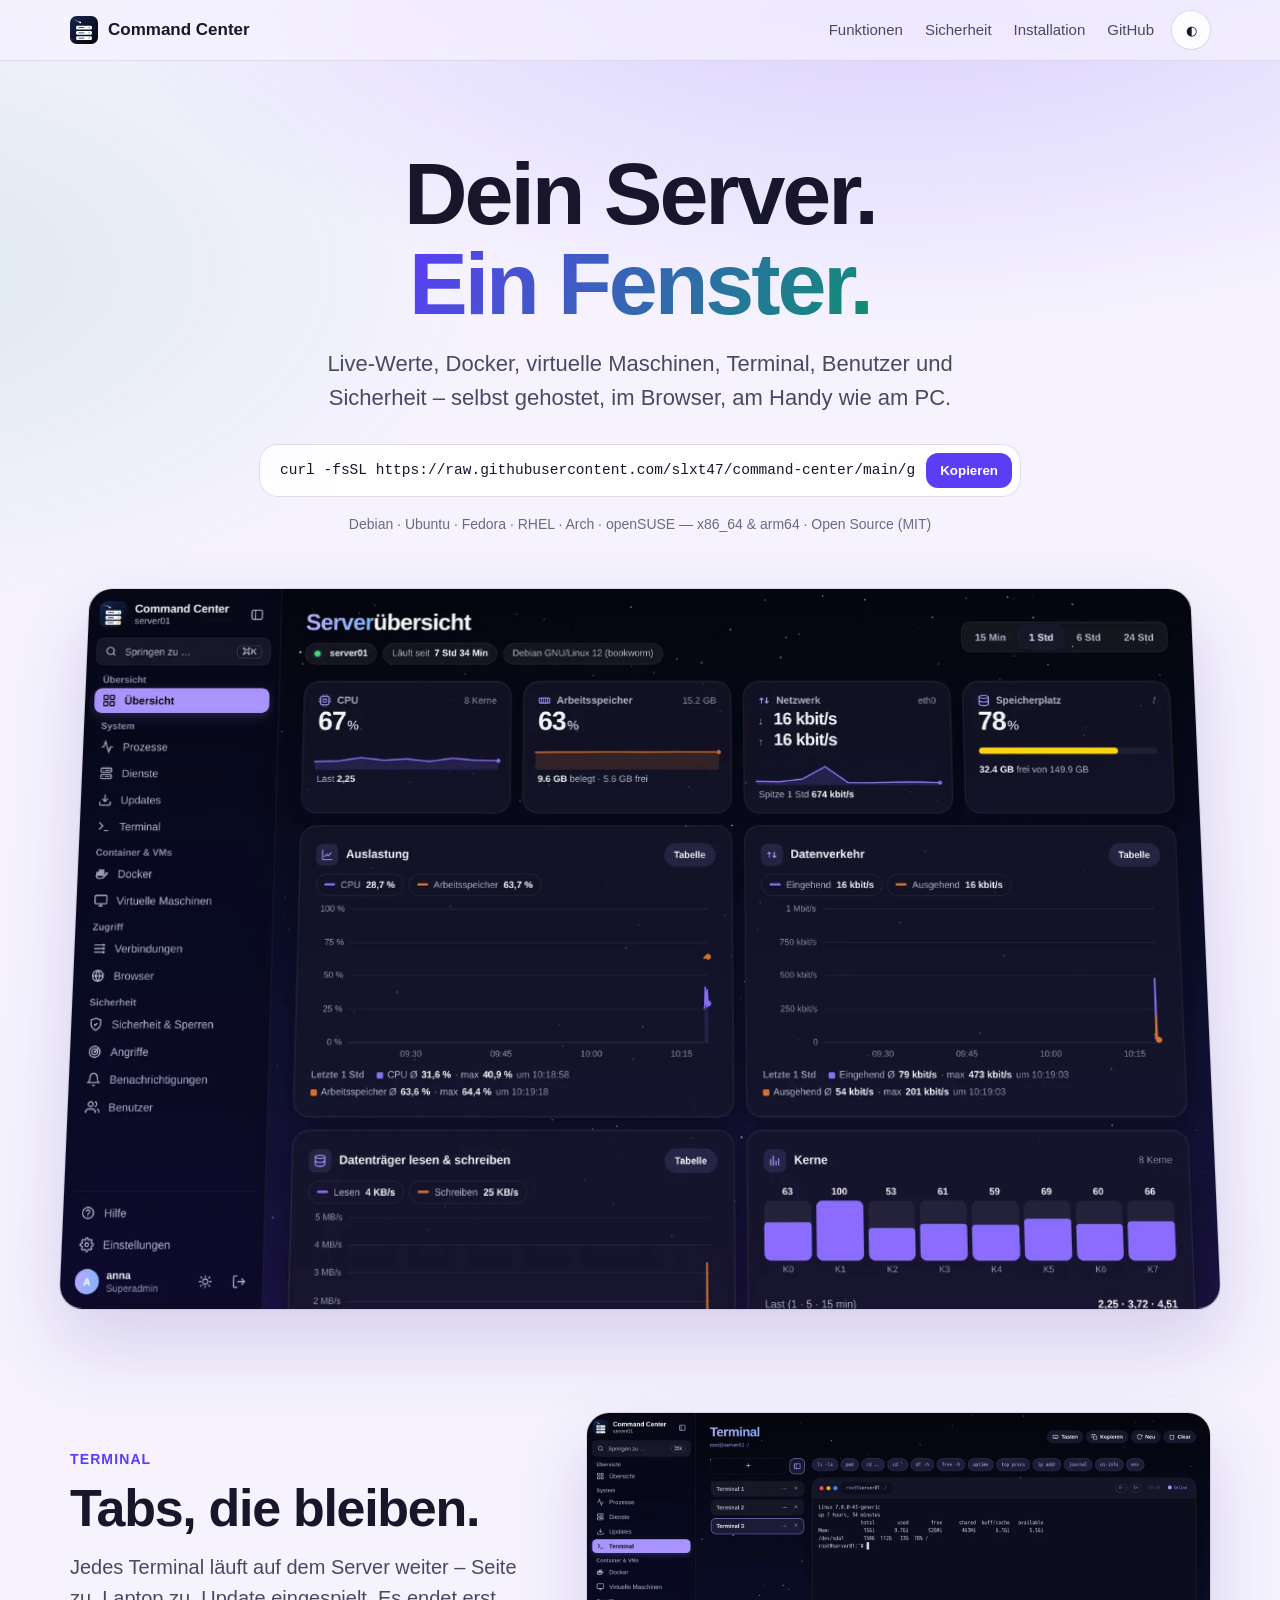
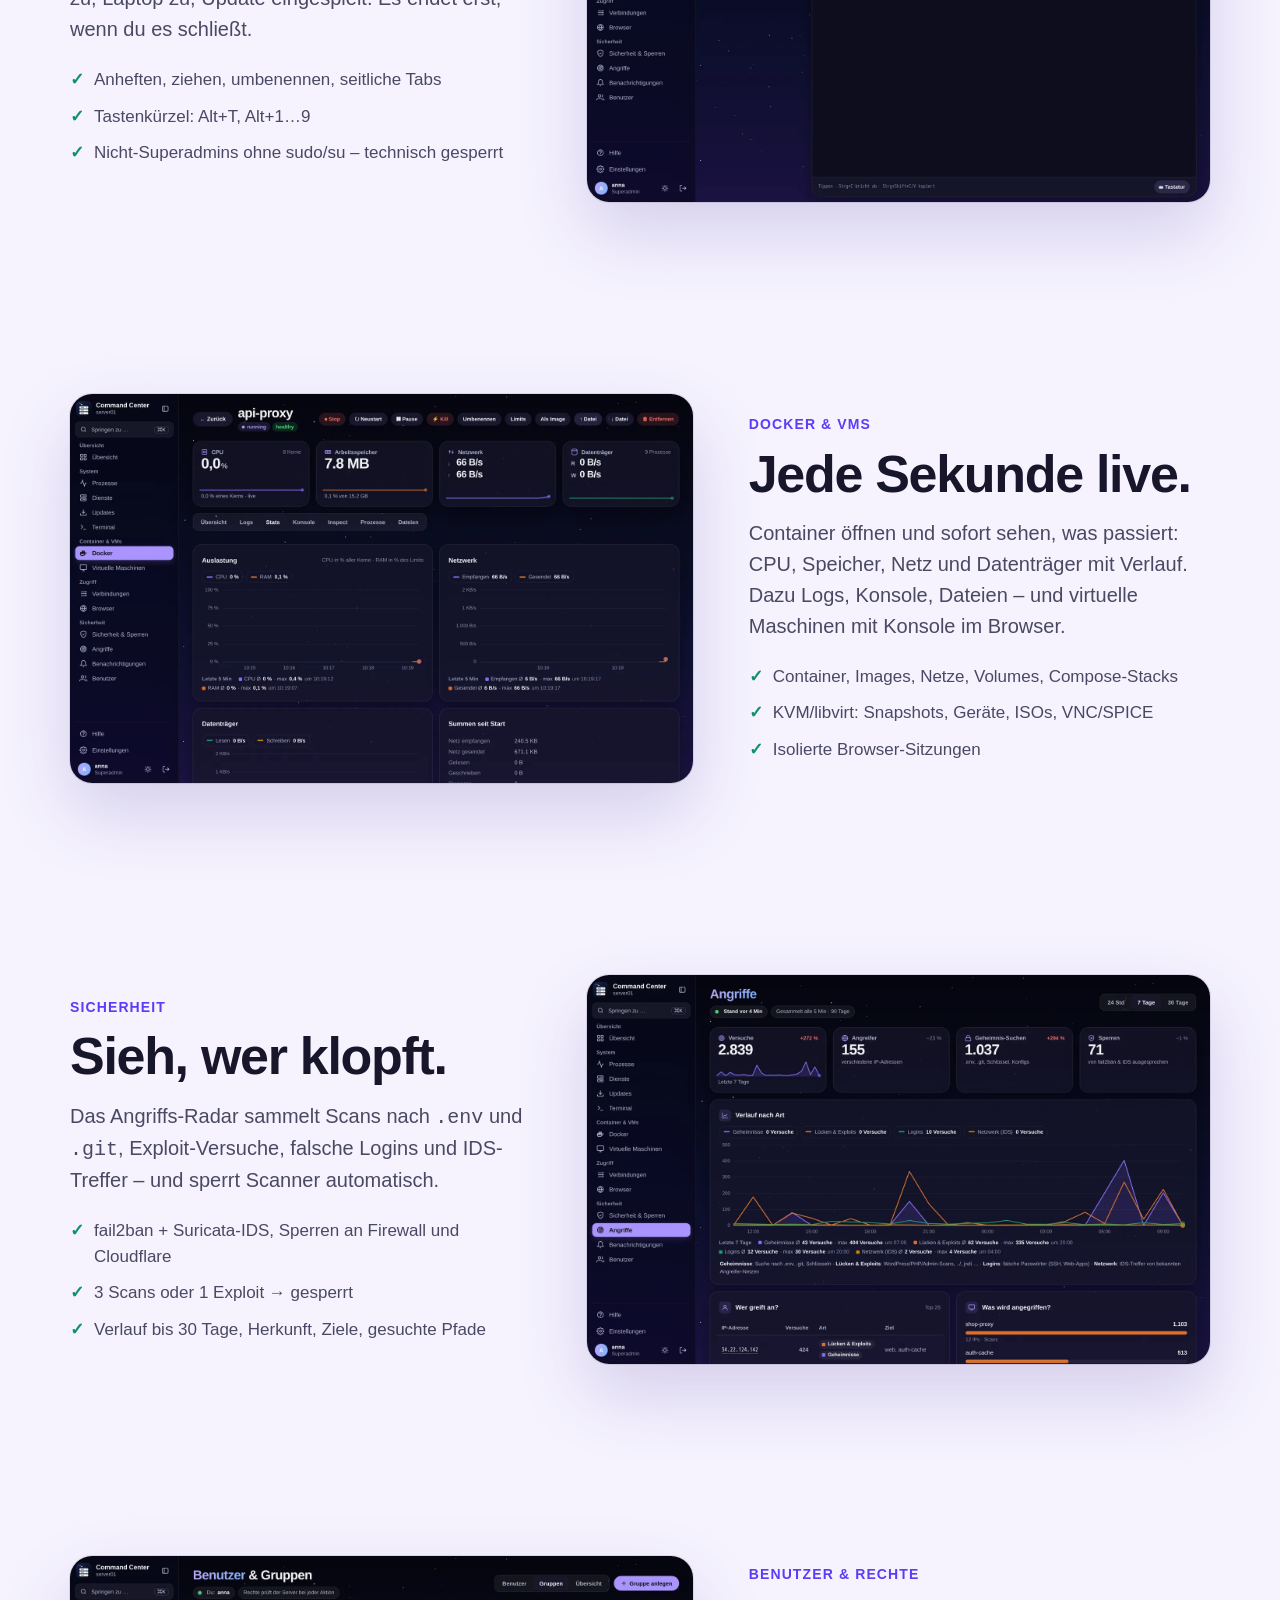
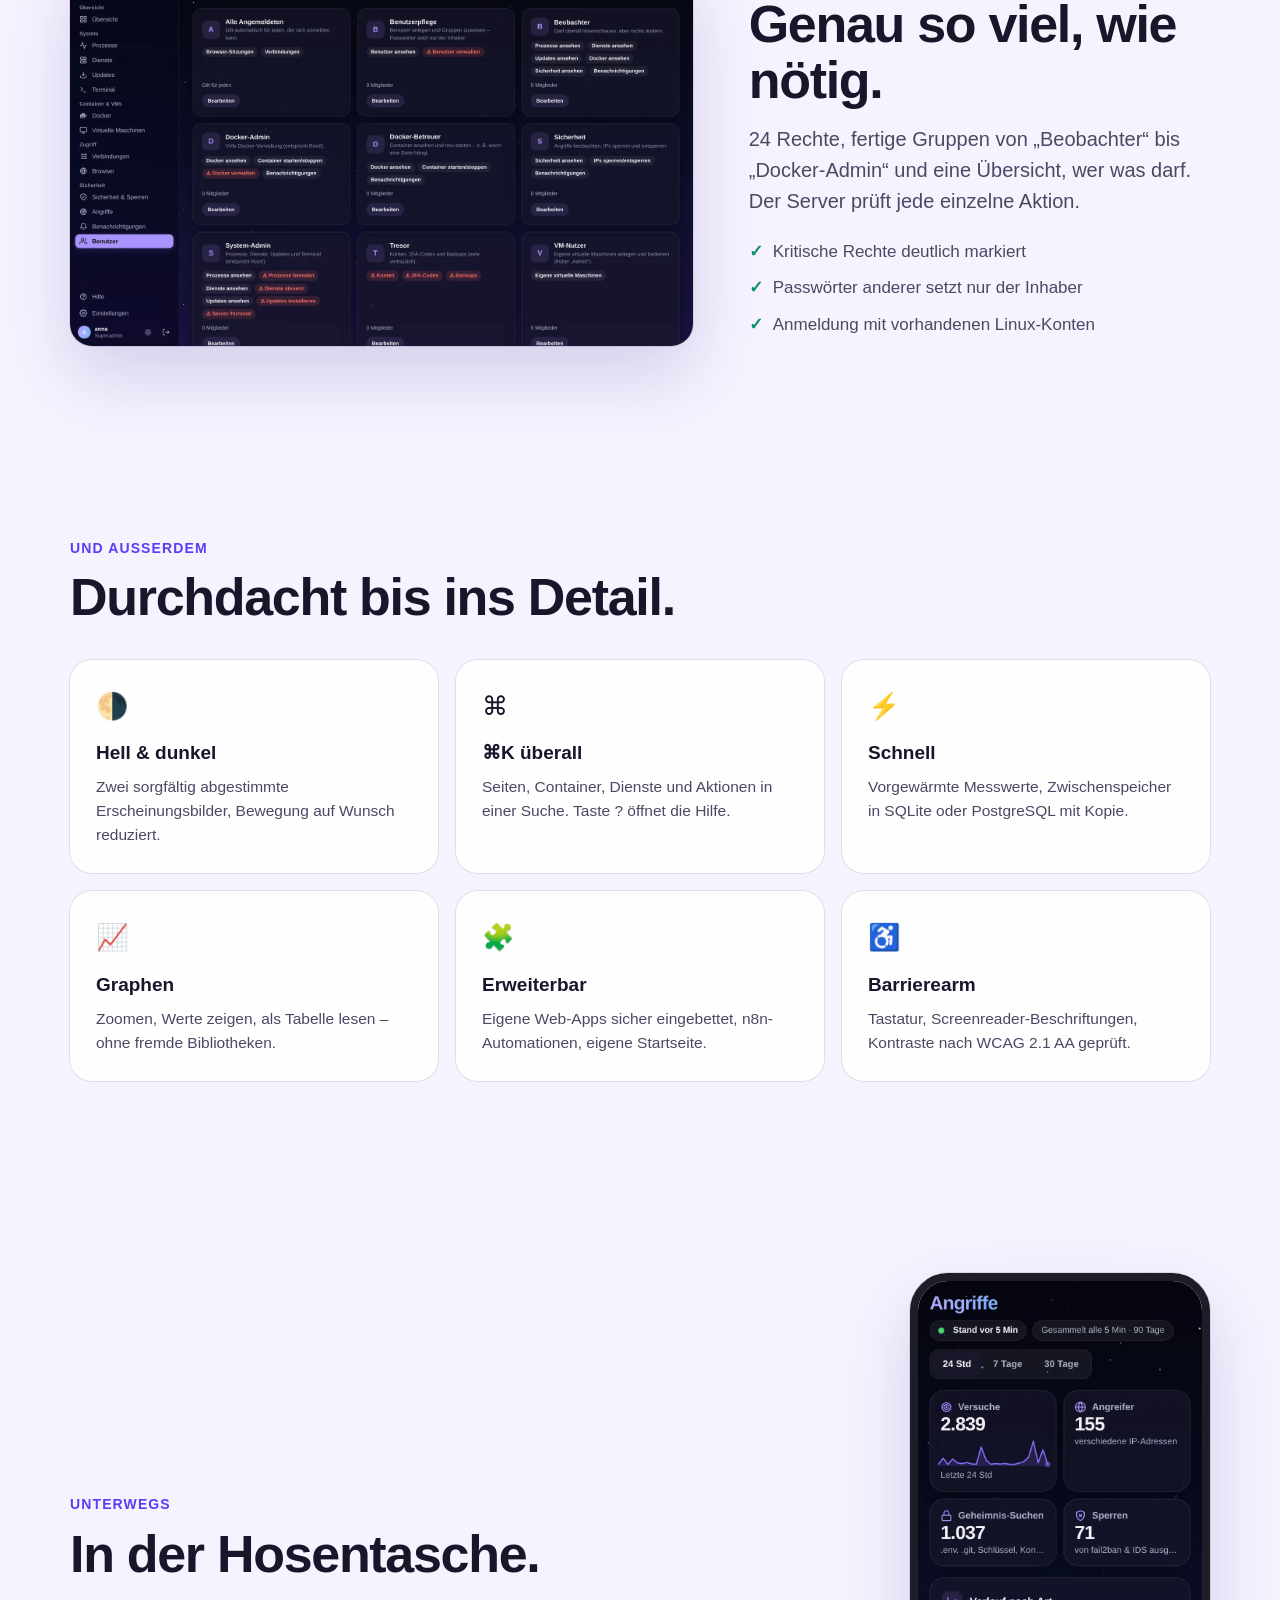
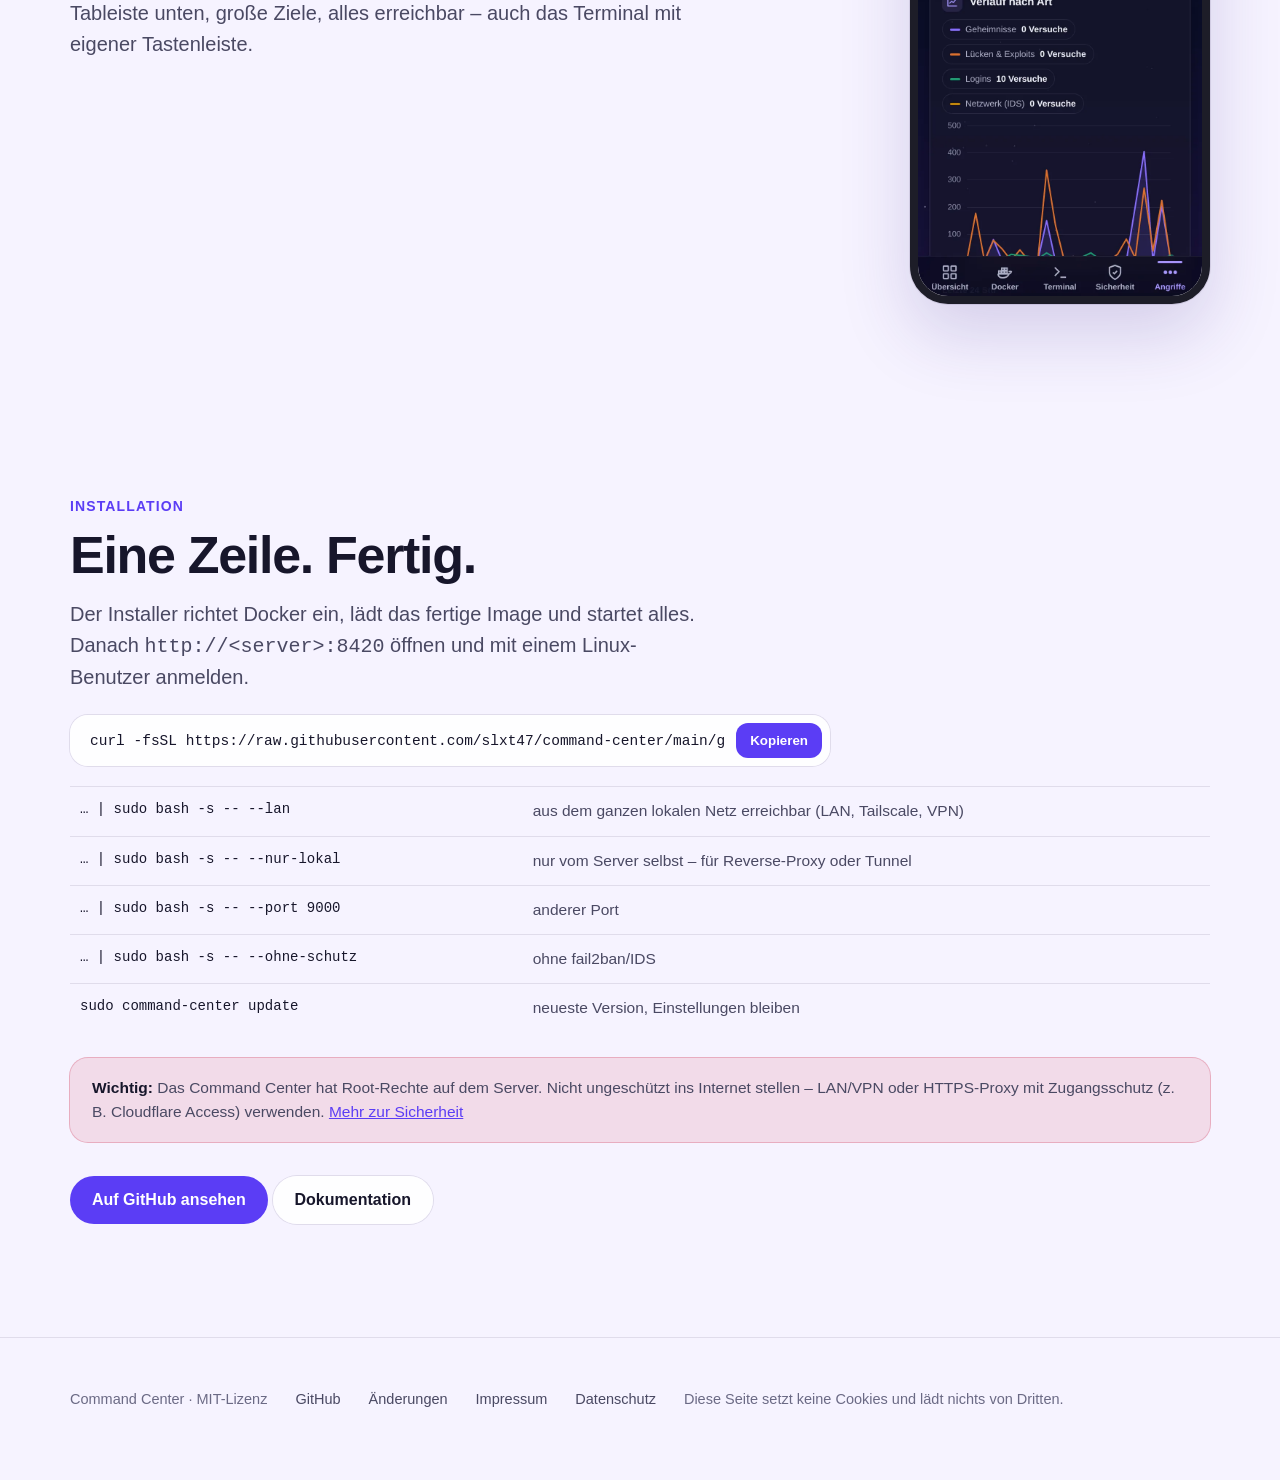
==== site/index.html @ 1fca6fb7 "Command Center 3.13.0 – erste öffentliche Version" ====
<!doctype html>
<html lang="de">
<head>
<meta charset="utf-8">
<meta name="viewport" content="width=device-width, initial-scale=1, viewport-fit=cover">
<title>Command Center – Linux-Server im Browser verwalten</title>
<meta name="description" content="Selbst gehostetes Web-Panel für Linux-Server: Live-Werte, Docker, virtuelle Maschinen, Terminal mit Tabs, Gruppen & Rechte, Angriffs-Radar mit automatischer Sperre. Installation mit einer Zeile. MIT-Lizenz.">
<meta name="color-scheme" content="dark light">
<meta property="og:title" content="Command Center">
<meta property="og:description" content="Deinen Linux-Server im Browser verwalten – Docker, VMs, Terminal, Benutzer und Sicherheit an einem Ort.">
<meta property="og:image" content="bilder/uebersicht.webp">
<link rel="icon" href="favicon.svg" type="image/svg+xml">
<style>
  :root {
    --bg: #05060f; --bg2: #0b0e2a; --karte: rgba(23, 23, 46, .72); --rand: rgba(255, 255, 255, .08);
    --text: #f2f2f7; --text2: #b9bbd3; --leise: #8e90ad; --akzent: #a993ff; --akzent2: #6ee7c8; --rot: #ff6b7d;
    --schatten: 0 30px 80px rgba(0, 0, 0, .55), 0 0 0 1px var(--rand);
    --sans: -apple-system, BlinkMacSystemFont, "SF Pro Text", "Segoe UI", Roboto, Helvetica, Arial, sans-serif;
    --anzeige: -apple-system, BlinkMacSystemFont, "SF Pro Display", "Segoe UI", Roboto, sans-serif;
    --mono: ui-monospace, "SF Mono", Menlo, Consolas, monospace; --auf-akzent: #0b0b10;
  }
  @media (prefers-color-scheme: light) {
    :root:not([data-theme="dark"]) { --bg: #f6f3ff; --bg2: #ffffff; --karte: rgba(255, 255, 255, .86); --rand: rgba(30, 20, 60, .1);
      --text: #17162b; --text2: #4a4963; --leise: #6b6a85; --akzent: #5b3df5; --akzent2: #0f8f72; --rot: #c8102e; --auf-akzent: #fff;
      --schatten: 0 30px 70px rgba(60, 40, 140, .18), 0 0 0 1px var(--rand); }
  }
  :root[data-theme="light"] { --bg: #f6f3ff; --bg2: #ffffff; --karte: rgba(255, 255, 255, .86); --rand: rgba(30, 20, 60, .1);
    --text: #17162b; --text2: #4a4963; --leise: #6b6a85; --akzent: #5b3df5; --akzent2: #0f8f72; --rot: #c8102e; --auf-akzent: #fff;
    --schatten: 0 30px 70px rgba(60, 40, 140, .18), 0 0 0 1px var(--rand); }
  * { box-sizing: border-box; }
  html { scroll-behavior: smooth; }
  @media (prefers-reduced-motion: reduce) { html { scroll-behavior: auto; } *, *::before { animation: none !important; transition: none !important; } }
  body { margin: 0; background: var(--bg); color: var(--text); font: 17px/1.55 var(--sans); -webkit-font-smoothing: antialiased; overflow-x: hidden; }
  body::before { content: ""; position: fixed; inset: 0; z-index: -1; pointer-events: none;
    background: radial-gradient(1200px 600px at 70% -10%, color-mix(in srgb, var(--akzent) 22%, transparent), transparent 70%),
                radial-gradient(900px 500px at -10% 30%, color-mix(in srgb, var(--akzent2) 10%, transparent), transparent 70%); }
  a { color: var(--akzent); }
  .wrap { width: min(1140px, 100% - 32px); margin: 0 auto; }
  header.leiste { position: sticky; top: 0; z-index: 10; backdrop-filter: saturate(1.6) blur(18px); -webkit-backdrop-filter: saturate(1.6) blur(18px);
    background: color-mix(in srgb, var(--bg) 70%, transparent); border-bottom: 1px solid var(--rand); }
  .leiste .wrap { display: flex; align-items: center; gap: 18px; height: 60px; }
  .marke { display: flex; align-items: center; gap: 10px; font-weight: 700; text-decoration: none; color: var(--text); }
  .marke img { width: 28px; height: 28px; }
  .leiste nav { margin-left: auto; display: flex; gap: 22px; font-size: 15px; }
  .leiste nav a { color: var(--text2); text-decoration: none; }
  .leiste nav a:hover { color: var(--text); }
  .knopf { display: inline-flex; align-items: center; gap: 8px; padding: 12px 22px; border-radius: 999px; font-weight: 650; text-decoration: none; border: 0; cursor: pointer; font-size: 16px; }
  .knopf.haupt { background: var(--akzent); color: var(--auf-akzent); }
  .knopf.zweit { background: var(--karte); color: var(--text); box-shadow: 0 0 0 1px var(--rand); }
  .knopf:focus-visible, .leiste a:focus-visible, button:focus-visible { outline: 3px solid var(--akzent); outline-offset: 3px; }
  #modus { width: 38px; height: 38px; border-radius: 50%; border: 0; background: var(--karte); color: var(--text); cursor: pointer; box-shadow: 0 0 0 1px var(--rand); }
  .held { text-align: center; padding: 88px 0 40px; }
  .held h1 { font: 800 clamp(44px, 7.4vw, 88px)/1.02 var(--anzeige); letter-spacing: -.035em; margin: 0 0 18px; }
  .held h1 span { background: linear-gradient(120deg, var(--akzent), var(--akzent2)); -webkit-background-clip: text; background-clip: text; color: transparent; }
  .held p.unter { font-size: clamp(18px, 2.2vw, 22px); color: var(--text2); max-width: 720px; margin: 0 auto 30px; }
  .befehl { display: flex; align-items: center; gap: 10px; max-width: 760px; margin: 0 auto 18px; padding: 8px 8px 8px 20px; border-radius: 18px;
    background: var(--karte); box-shadow: 0 0 0 1px var(--rand); text-align: left; }
  .befehl code { flex: 1; min-width: 0; overflow-x: auto; white-space: nowrap; font: 14.5px var(--mono); color: var(--text); scrollbar-width: none; }
  .befehl code::-webkit-scrollbar { display: none; }
  .befehl button { flex: none; border: 0; border-radius: 12px; padding: 10px 14px; background: var(--akzent); color: var(--auf-akzent); font-weight: 650; cursor: pointer; }
  .klein { font-size: 14px; color: var(--leise); }
  .bild { border-radius: 22px; overflow: hidden; box-shadow: var(--schatten); background: var(--bg2); }
  .bild img { display: block; width: 100%; height: auto; }
  .held .bild { margin: 54px auto 0; max-width: 1100px; transform: perspective(1800px) rotateX(8deg); transform-origin: top; animation: auf 1.2s cubic-bezier(.16,1,.3,1) .1s both; }
  @keyframes auf { from { opacity: 0; transform: perspective(1800px) rotateX(18deg) translateY(30px); } }
  section.block { padding: 96px 0; }
  .block h2 { font: 750 clamp(32px, 4.4vw, 52px)/1.08 var(--anzeige); letter-spacing: -.025em; margin: 0 0 16px; }
  .block p.lead { font-size: 20px; color: var(--text2); max-width: 640px; margin: 0 0 22px; }
  .reihe { display: grid; grid-template-columns: 1fr 1.35fr; gap: 56px; align-items: center; }
  .reihe.umgekehrt { grid-template-columns: 1.35fr 1fr; }
  .reihe.umgekehrt .text { order: 2; }
  .augenbraue { font-size: 14px; font-weight: 700; letter-spacing: .08em; text-transform: uppercase; color: var(--akzent); margin-bottom: 10px; }
  ul.haken { list-style: none; padding: 0; margin: 0; display: grid; gap: 10px; color: var(--text2); }
  ul.haken li { display: flex; gap: 10px; }
  ul.haken li::before { content: "✓"; color: var(--akzent2); font-weight: 800; }
  .raster { display: grid; grid-template-columns: repeat(3, 1fr); gap: 18px; margin-top: 34px; }
  .karte { padding: 26px; border-radius: 22px; background: var(--karte); box-shadow: 0 0 0 1px var(--rand); }
  .karte h3 { margin: 0 0 8px; font-size: 19px; }
  .karte p { margin: 0; color: var(--text2); font-size: 15.5px; }
  .karte .sym { font-size: 26px; margin-bottom: 12px; display: block; }
  .tab-knoepfe { display: flex; gap: 6px; flex-wrap: wrap; margin: 24px 0 14px; }
  .tab-knoepfe button { border: 0; border-radius: 999px; padding: 8px 14px; background: var(--karte); color: var(--text2); font-weight: 600; cursor: pointer; box-shadow: 0 0 0 1px var(--rand); }
  .tab-knoepfe button[aria-selected="true"] { background: var(--akzent); color: #fff; box-shadow: none; }
  table.optionen { width: 100%; border-collapse: collapse; font-size: 15.5px; margin-top: 20px; }
  table.optionen td { padding: 12px 10px; border-top: 1px solid var(--rand); color: var(--text2); vertical-align: top; }
  table.optionen td:first-child { white-space: nowrap; font-family: var(--mono); color: var(--text); font-size: 14px; }
  .warnung { margin-top: 26px; padding: 18px 22px; border-radius: 18px; background: color-mix(in srgb, var(--rot) 10%, transparent); box-shadow: 0 0 0 1px color-mix(in srgb, var(--rot) 30%, transparent); color: var(--text2); font-size: 15.5px; }
  .warnung b { color: var(--text); }
  .handy-reihe { display: grid; grid-template-columns: 1fr 300px; gap: 56px; align-items: center; }
  .handy-reihe .bild { border-radius: 38px; border: 8px solid #1d1d28; }
  footer { padding: 50px 0 70px; border-top: 1px solid var(--rand); color: var(--leise); font-size: 14.5px; }
  footer .wrap { display: flex; flex-wrap: wrap; gap: 16px 28px; align-items: center; }
  footer a { color: var(--text2); text-decoration: none; }
  footer a:hover { color: var(--text); }
  .einblenden { opacity: 0; transform: translateY(24px); transition: opacity .8s cubic-bezier(.16,1,.3,1), transform .8s cubic-bezier(.16,1,.3,1); }
  .einblenden.da { opacity: 1; transform: none; }
  @media (max-width: 900px) {
    .reihe, .reihe.umgekehrt, .handy-reihe { grid-template-columns: 1fr; gap: 30px; }
    .reihe.umgekehrt .text { order: 0; }
    .raster { grid-template-columns: 1fr; }
    .leiste nav a:not(.gh) { display: none; }
    .held { padding-top: 56px; }
    .held .bild { transform: none; }
    .handy-reihe .bild { max-width: 300px; margin: 0 auto; }
    section.block { padding: 64px 0; }
    table.optionen td:first-child { white-space: normal; }
  }
</style>
</head>
<body>
<header class="leiste">
  <div class="wrap">
    <a class="marke" href="#"><img src="favicon.svg" alt="">Command Center</a>
    <nav aria-label="Abschnitte">
      <a href="#funktionen">Funktionen</a><a href="#sicherheit">Sicherheit</a><a href="#installation">Installation</a>
      <a class="gh" href="https://github.com/slxt47/command-center">GitHub</a>
    </nav>
    <button id="modus" type="button" aria-label="Hell oder dunkel">◐</button>
  </div>
</header>

<main>
  <section class="held">
    <div class="wrap">
      <h1>Dein Server.<br><span>Ein Fenster.</span></h1>
      <p class="unter">Live-Werte, Docker, virtuelle Maschinen, Terminal, Benutzer und Sicherheit – selbst gehostet, im Browser, am Handy wie am PC.</p>
      <div class="befehl" role="group" aria-label="Installationsbefehl">
        <code id="cmd" tabindex="0">curl -fsSL https://raw.githubusercontent.com/slxt47/command-center/main/get.sh | sudo bash</code>
        <button type="button" data-kopie="cmd">Kopieren</button>
      </div>
      <p class="klein">Debian · Ubuntu · Fedora · RHEL · Arch · openSUSE — x86_64 &amp; arm64 · Open Source (MIT)</p>
      <div class="bild"><img src="bilder/uebersicht.webp" id="heldbild" alt="Übersicht des Command Centers mit Kennzahlen und Graphen für CPU, Arbeitsspeicher, Netzwerk und Datenträger" width="1600" height="1000"></div>
    </div>
  </section>

  <section class="block" id="funktionen">
    <div class="wrap reihe einblenden">
      <div class="text">
        <div class="augenbraue">Terminal</div>
        <h2>Tabs, die bleiben.</h2>
        <p class="lead">Jedes Terminal läuft auf dem Server weiter – Seite zu, Laptop zu, Update eingespielt. Es endet erst, wenn du es schließt.</p>
        <ul class="haken"><li>Anheften, ziehen, umbenennen, seitliche Tabs</li><li>Tastenkürzel: Alt+T, Alt+1…9</li><li>Nicht-Superadmins ohne sudo/su – technisch gesperrt</li></ul>
      </div>
      <div class="bild"><img src="bilder/terminal.webp" alt="Terminal mit drei Tabs in der Seitenleiste" loading="lazy" width="1600" height="1000"></div>
    </div>
  </section>

  <section class="block">
    <div class="wrap reihe umgekehrt einblenden">
      <div class="text">
        <div class="augenbraue">Docker &amp; VMs</div>
        <h2>Jede Sekunde live.</h2>
        <p class="lead">Container öffnen und sofort sehen, was passiert: CPU, Speicher, Netz und Datenträger mit Verlauf. Dazu Logs, Konsole, Dateien – und virtuelle Maschinen mit Konsole im Browser.</p>
        <ul class="haken"><li>Container, Images, Netze, Volumes, Compose-Stacks</li><li>KVM/libvirt: Snapshots, Geräte, ISOs, VNC/SPICE</li><li>Isolierte Browser-Sitzungen</li></ul>
      </div>
      <div class="bild"><img src="bilder/docker.webp" alt="Container-Detailseite mit Live-Kacheln und Graphen" loading="lazy" width="1600" height="1000"></div>
    </div>
  </section>

  <section class="block" id="sicherheit">
    <div class="wrap reihe einblenden">
      <div class="text">
        <div class="augenbraue">Sicherheit</div>
        <h2>Sieh, wer klopft.</h2>
        <p class="lead">Das Angriffs-Radar sammelt Scans nach <code>.env</code> und <code>.git</code>, Exploit-Versuche, falsche Logins und IDS-Treffer – und sperrt Scanner automatisch.</p>
        <ul class="haken"><li>fail2ban + Suricata-IDS, Sperren an Firewall und Cloudflare</li><li>3 Scans oder 1 Exploit → gesperrt</li><li>Verlauf bis 30 Tage, Herkunft, Ziele, gesuchte Pfade</li></ul>
      </div>
      <div class="bild"><img src="bilder/angriffe.webp" alt="Seite Angriffe mit Kennzahlen und Verlauf nach Art" loading="lazy" width="1600" height="1000"></div>
    </div>
  </section>

  <section class="block">
    <div class="wrap reihe umgekehrt einblenden">
      <div class="text">
        <div class="augenbraue">Benutzer &amp; Rechte</div>
        <h2>Genau so viel, wie nötig.</h2>
        <p class="lead">24 Rechte, fertige Gruppen von „Beobachter“ bis „Docker-Admin“ und eine Übersicht, wer was darf. Der Server prüft jede einzelne Aktion.</p>
        <ul class="haken"><li>Kritische Rechte deutlich markiert</li><li>Passwörter anderer setzt nur der Inhaber</li><li>Anmeldung mit vorhandenen Linux-Konten</li></ul>
      </div>
      <div class="bild"><img src="bilder/gruppen.webp" alt="Gruppenübersicht mit Rechten" loading="lazy" width="1600" height="1000"></div>
    </div>
  </section>

  <section class="block">
    <div class="wrap einblenden">
      <div class="augenbraue">Und außerdem</div>
      <h2>Durchdacht bis ins Detail.</h2>
      <div class="raster">
        <div class="karte"><span class="sym" aria-hidden="true">🌗</span><h3>Hell &amp; dunkel</h3><p>Zwei sorgfältig abgestimmte Erscheinungsbilder, Bewegung auf Wunsch reduziert.</p></div>
        <div class="karte"><span class="sym" aria-hidden="true">⌘</span><h3>⌘K überall</h3><p>Seiten, Container, Dienste und Aktionen in einer Suche. Taste ? öffnet die Hilfe.</p></div>
        <div class="karte"><span class="sym" aria-hidden="true">⚡</span><h3>Schnell</h3><p>Vorgewärmte Messwerte, Zwischenspeicher in SQLite oder PostgreSQL mit Kopie.</p></div>
        <div class="karte"><span class="sym" aria-hidden="true">📈</span><h3>Graphen</h3><p>Zoomen, Werte zeigen, als Tabelle lesen – ohne fremde Bibliotheken.</p></div>
        <div class="karte"><span class="sym" aria-hidden="true">🧩</span><h3>Erweiterbar</h3><p>Eigene Web-Apps sicher eingebettet, n8n-Automationen, eigene Startseite.</p></div>
        <div class="karte"><span class="sym" aria-hidden="true">♿</span><h3>Barrierearm</h3><p>Tastatur, Screenreader-Beschriftungen, Kontraste nach WCAG 2.1 AA geprüft.</p></div>
      </div>
    </div>
  </section>

  <section class="block">
    <div class="wrap handy-reihe einblenden">
      <div class="text">
        <div class="augenbraue">Unterwegs</div>
        <h2>In der Hosentasche.</h2>
        <p class="lead">Tableiste unten, große Ziele, alles erreichbar – auch das Terminal mit eigener Tastenleiste.</p>
      </div>
      <div class="bild"><img src="bilder/handy.webp" alt="Command Center auf dem Handy" loading="lazy" width="780" height="1690"></div>
    </div>
  </section>

  <section class="block" id="installation">
    <div class="wrap einblenden">
      <div class="augenbraue">Installation</div>
      <h2>Eine Zeile. Fertig.</h2>
      <p class="lead">Der Installer richtet Docker ein, lädt das fertige Image und startet alles. Danach <code>http://&lt;server&gt;:8420</code> öffnen und mit einem Linux-Benutzer anmelden.</p>
      <div class="befehl" role="group" aria-label="Installationsbefehl" style="margin:0">
        <code id="cmd2" tabindex="0">curl -fsSL https://raw.githubusercontent.com/slxt47/command-center/main/get.sh | sudo bash</code>
        <button type="button" data-kopie="cmd2">Kopieren</button>
      </div>
      <table class="optionen">
        <tr><td>… | sudo bash -s -- --lan</td><td>aus dem ganzen lokalen Netz erreichbar (LAN, Tailscale, VPN)</td></tr>
        <tr><td>… | sudo bash -s -- --nur-lokal</td><td>nur vom Server selbst – für Reverse-Proxy oder Tunnel</td></tr>
        <tr><td>… | sudo bash -s -- --port 9000</td><td>anderer Port</td></tr>
        <tr><td>… | sudo bash -s -- --ohne-schutz</td><td>ohne fail2ban/IDS</td></tr>
        <tr><td>sudo command-center update</td><td>neueste Version, Einstellungen bleiben</td></tr>
      </table>
      <div class="warnung"><b>Wichtig:</b> Das Command Center hat Root-Rechte auf dem Server. Nicht ungeschützt ins Internet stellen – LAN/VPN oder HTTPS-Proxy mit Zugangsschutz (z. B. Cloudflare Access) verwenden. <a href="https://github.com/slxt47/command-center/blob/main/SECURITY.md">Mehr zur Sicherheit</a></div>
      <p style="margin-top:34px"><a class="knopf haupt" href="https://github.com/slxt47/command-center">Auf GitHub ansehen</a> <a class="knopf zweit" href="https://github.com/slxt47/command-center/tree/main/docs">Dokumentation</a></p>
    </div>
  </section>
</main>

<footer>
  <div class="wrap">
    <span>Command Center · MIT-Lizenz</span>
    <a href="https://github.com/slxt47/command-center">GitHub</a>
    <a href="https://github.com/slxt47/command-center/blob/main/CHANGELOG.md">Änderungen</a>
    <a href="https://slxt.org/impressum/">Impressum</a>
    <a href="https://slxt.org/datenschutz/">Datenschutz</a>
    <span>Diese Seite setzt keine Cookies und lädt nichts von Dritten.</span>
  </div>
</footer>

<script>
  // Kopieren
  document.querySelectorAll('[data-kopie]').forEach((b) => b.addEventListener('click', async () => {
    const t = document.getElementById(b.dataset.kopie).textContent;
    try { await navigator.clipboard.writeText(t); b.textContent = 'Kopiert ✓'; } catch { b.textContent = 'Markieren & kopieren'; }
    setTimeout(() => { b.textContent = 'Kopieren'; }, 1800);
  }));
  // Hell/Dunkel (merkt sich die Wahl nur in diesem Browser)
  const wurzel = document.documentElement, held = document.getElementById('heldbild');
  function anwenden(m) {
    if (m) wurzel.dataset.theme = m; else delete wurzel.dataset.theme;
    const hell = m ? m === 'light' : matchMedia('(prefers-color-scheme: light)').matches;
    held.src = hell ? 'bilder/uebersicht-hell.webp' : 'bilder/uebersicht.webp';
  }
  let gemerkt = null; try { gemerkt = localStorage.getItem('cc-site-modus'); } catch {}
  anwenden(gemerkt);
  document.getElementById('modus').addEventListener('click', () => {
    const hell = wurzel.dataset.theme ? wurzel.dataset.theme === 'light' : matchMedia('(prefers-color-scheme: light)').matches;
    const neu = hell ? 'dark' : 'light'; anwenden(neu); try { localStorage.setItem('cc-site-modus', neu); } catch {}
  });
  // Einblenden beim Scrollen
  if ('IntersectionObserver' in window && !matchMedia('(prefers-reduced-motion: reduce)').matches) {
    const io = new IntersectionObserver((es) => es.forEach((e) => { if (e.isIntersecting) { e.target.classList.add('da'); io.unobserve(e.target); } }), { threshold: .15 });
    document.querySelectorAll('.einblenden').forEach((e) => io.observe(e));
  } else document.querySelectorAll('.einblenden').forEach((e) => e.classList.add('da'));
</script>
</body>
</html>
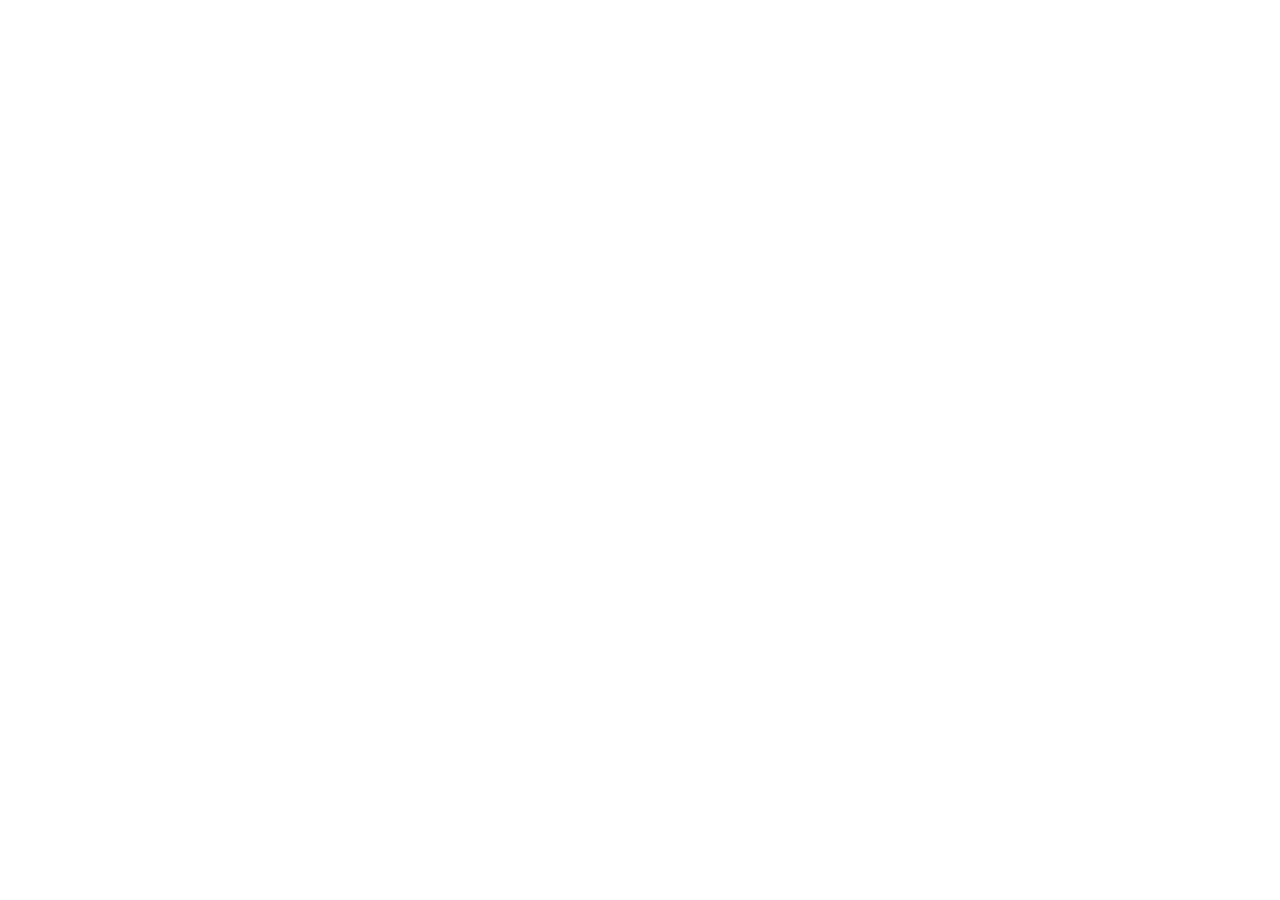
==== commit e6688d35: "Command Center 3.13.0" ====
--- a/site/index.html
+++ b/site/index.html
@@ -2,269 +2,11 @@
 <html lang="de">
 <head>
 <meta charset="utf-8">
-<meta name="viewport" content="width=device-width, initial-scale=1, viewport-fit=cover">
-<title>Command Center – Linux-Server im Browser verwalten</title>
-<meta name="description" content="Selbst gehostetes Web-Panel für Linux-Server: Live-Werte, Docker, virtuelle Maschinen, Terminal mit Tabs, Gruppen & Rechte, Angriffs-Radar mit automatischer Sperre. Installation mit einer Zeile. MIT-Lizenz.">
-<meta name="color-scheme" content="dark light">
-<meta property="og:title" content="Command Center">
-<meta property="og:description" content="Deinen Linux-Server im Browser verwalten – Docker, VMs, Terminal, Benutzer und Sicherheit an einem Ort.">
-<meta property="og:image" content="bilder/uebersicht.webp">
-<link rel="icon" href="favicon.svg" type="image/svg+xml">
-<style>
-  :root {
-    --bg: #05060f; --bg2: #0b0e2a; --karte: rgba(23, 23, 46, .72); --rand: rgba(255, 255, 255, .08);
-    --text: #f2f2f7; --text2: #b9bbd3; --leise: #8e90ad; --akzent: #a993ff; --akzent2: #6ee7c8; --rot: #ff6b7d;
-    --schatten: 0 30px 80px rgba(0, 0, 0, .55), 0 0 0 1px var(--rand);
-    --sans: -apple-system, BlinkMacSystemFont, "SF Pro Text", "Segoe UI", Roboto, Helvetica, Arial, sans-serif;
-    --anzeige: -apple-system, BlinkMacSystemFont, "SF Pro Display", "Segoe UI", Roboto, sans-serif;
-    --mono: ui-monospace, "SF Mono", Menlo, Consolas, monospace; --auf-akzent: #0b0b10;
-  }
-  @media (prefers-color-scheme: light) {
-    :root:not([data-theme="dark"]) { --bg: #f6f3ff; --bg2: #ffffff; --karte: rgba(255, 255, 255, .86); --rand: rgba(30, 20, 60, .1);
-      --text: #17162b; --text2: #4a4963; --leise: #6b6a85; --akzent: #5b3df5; --akzent2: #0f8f72; --rot: #c8102e; --auf-akzent: #fff;
-      --schatten: 0 30px 70px rgba(60, 40, 140, .18), 0 0 0 1px var(--rand); }
-  }
-  :root[data-theme="light"] { --bg: #f6f3ff; --bg2: #ffffff; --karte: rgba(255, 255, 255, .86); --rand: rgba(30, 20, 60, .1);
-    --text: #17162b; --text2: #4a4963; --leise: #6b6a85; --akzent: #5b3df5; --akzent2: #0f8f72; --rot: #c8102e; --auf-akzent: #fff;
-    --schatten: 0 30px 70px rgba(60, 40, 140, .18), 0 0 0 1px var(--rand); }
-  * { box-sizing: border-box; }
-  html { scroll-behavior: smooth; }
-  @media (prefers-reduced-motion: reduce) { html { scroll-behavior: auto; } *, *::before { animation: none !important; transition: none !important; } }
-  body { margin: 0; background: var(--bg); color: var(--text); font: 17px/1.55 var(--sans); -webkit-font-smoothing: antialiased; overflow-x: hidden; }
-  body::before { content: ""; position: fixed; inset: 0; z-index: -1; pointer-events: none;
-    background: radial-gradient(1200px 600px at 70% -10%, color-mix(in srgb, var(--akzent) 22%, transparent), transparent 70%),
-                radial-gradient(900px 500px at -10% 30%, color-mix(in srgb, var(--akzent2) 10%, transparent), transparent 70%); }
-  a { color: var(--akzent); }
-  .wrap { width: min(1140px, 100% - 32px); margin: 0 auto; }
-  header.leiste { position: sticky; top: 0; z-index: 10; backdrop-filter: saturate(1.6) blur(18px); -webkit-backdrop-filter: saturate(1.6) blur(18px);
-    background: color-mix(in srgb, var(--bg) 70%, transparent); border-bottom: 1px solid var(--rand); }
-  .leiste .wrap { display: flex; align-items: center; gap: 18px; height: 60px; }
-  .marke { display: flex; align-items: center; gap: 10px; font-weight: 700; text-decoration: none; color: var(--text); }
-  .marke img { width: 28px; height: 28px; }
-  .leiste nav { margin-left: auto; display: flex; gap: 22px; font-size: 15px; }
-  .leiste nav a { color: var(--text2); text-decoration: none; }
-  .leiste nav a:hover { color: var(--text); }
-  .knopf { display: inline-flex; align-items: center; gap: 8px; padding: 12px 22px; border-radius: 999px; font-weight: 650; text-decoration: none; border: 0; cursor: pointer; font-size: 16px; }
-  .knopf.haupt { background: var(--akzent); color: var(--auf-akzent); }
-  .knopf.zweit { background: var(--karte); color: var(--text); box-shadow: 0 0 0 1px var(--rand); }
-  .knopf:focus-visible, .leiste a:focus-visible, button:focus-visible { outline: 3px solid var(--akzent); outline-offset: 3px; }
-  #modus { width: 38px; height: 38px; border-radius: 50%; border: 0; background: var(--karte); color: var(--text); cursor: pointer; box-shadow: 0 0 0 1px var(--rand); }
-  .held { text-align: center; padding: 88px 0 40px; }
-  .held h1 { font: 800 clamp(44px, 7.4vw, 88px)/1.02 var(--anzeige); letter-spacing: -.035em; margin: 0 0 18px; }
-  .held h1 span { background: linear-gradient(120deg, var(--akzent), var(--akzent2)); -webkit-background-clip: text; background-clip: text; color: transparent; }
-  .held p.unter { font-size: clamp(18px, 2.2vw, 22px); color: var(--text2); max-width: 720px; margin: 0 auto 30px; }
-  .befehl { display: flex; align-items: center; gap: 10px; max-width: 760px; margin: 0 auto 18px; padding: 8px 8px 8px 20px; border-radius: 18px;
-    background: var(--karte); box-shadow: 0 0 0 1px var(--rand); text-align: left; }
-  .befehl code { flex: 1; min-width: 0; overflow-x: auto; white-space: nowrap; font: 14.5px var(--mono); color: var(--text); scrollbar-width: none; }
-  .befehl code::-webkit-scrollbar { display: none; }
-  .befehl button { flex: none; border: 0; border-radius: 12px; padding: 10px 14px; background: var(--akzent); color: var(--auf-akzent); font-weight: 650; cursor: pointer; }
-  .klein { font-size: 14px; color: var(--leise); }
-  .bild { border-radius: 22px; overflow: hidden; box-shadow: var(--schatten); background: var(--bg2); }
-  .bild img { display: block; width: 100%; height: auto; }
-  .held .bild { margin: 54px auto 0; max-width: 1100px; transform: perspective(1800px) rotateX(8deg); transform-origin: top; animation: auf 1.2s cubic-bezier(.16,1,.3,1) .1s both; }
-  @keyframes auf { from { opacity: 0; transform: perspective(1800px) rotateX(18deg) translateY(30px); } }
-  section.block { padding: 96px 0; }
-  .block h2 { font: 750 clamp(32px, 4.4vw, 52px)/1.08 var(--anzeige); letter-spacing: -.025em; margin: 0 0 16px; }
-  .block p.lead { font-size: 20px; color: var(--text2); max-width: 640px; margin: 0 0 22px; }
-  .reihe { display: grid; grid-template-columns: 1fr 1.35fr; gap: 56px; align-items: center; }
-  .reihe.umgekehrt { grid-template-columns: 1.35fr 1fr; }
-  .reihe.umgekehrt .text { order: 2; }
-  .augenbraue { font-size: 14px; font-weight: 700; letter-spacing: .08em; text-transform: uppercase; color: var(--akzent); margin-bottom: 10px; }
-  ul.haken { list-style: none; padding: 0; margin: 0; display: grid; gap: 10px; color: var(--text2); }
-  ul.haken li { display: flex; gap: 10px; }
-  ul.haken li::before { content: "✓"; color: var(--akzent2); font-weight: 800; }
-  .raster { display: grid; grid-template-columns: repeat(3, 1fr); gap: 18px; margin-top: 34px; }
-  .karte { padding: 26px; border-radius: 22px; background: var(--karte); box-shadow: 0 0 0 1px var(--rand); }
-  .karte h3 { margin: 0 0 8px; font-size: 19px; }
-  .karte p { margin: 0; color: var(--text2); font-size: 15.5px; }
-  .karte .sym { font-size: 26px; margin-bottom: 12px; display: block; }
-  .tab-knoepfe { display: flex; gap: 6px; flex-wrap: wrap; margin: 24px 0 14px; }
-  .tab-knoepfe button { border: 0; border-radius: 999px; padding: 8px 14px; background: var(--karte); color: var(--text2); font-weight: 600; cursor: pointer; box-shadow: 0 0 0 1px var(--rand); }
-  .tab-knoepfe button[aria-selected="true"] { background: var(--akzent); color: #fff; box-shadow: none; }
-  table.optionen { width: 100%; border-collapse: collapse; font-size: 15.5px; margin-top: 20px; }
-  table.optionen td { padding: 12px 10px; border-top: 1px solid var(--rand); color: var(--text2); vertical-align: top; }
-  table.optionen td:first-child { white-space: nowrap; font-family: var(--mono); color: var(--text); font-size: 14px; }
-  .warnung { margin-top: 26px; padding: 18px 22px; border-radius: 18px; background: color-mix(in srgb, var(--rot) 10%, transparent); box-shadow: 0 0 0 1px color-mix(in srgb, var(--rot) 30%, transparent); color: var(--text2); font-size: 15.5px; }
-  .warnung b { color: var(--text); }
-  .handy-reihe { display: grid; grid-template-columns: 1fr 300px; gap: 56px; align-items: center; }
-  .handy-reihe .bild { border-radius: 38px; border: 8px solid #1d1d28; }
-  footer { padding: 50px 0 70px; border-top: 1px solid var(--rand); color: var(--leise); font-size: 14.5px; }
-  footer .wrap { display: flex; flex-wrap: wrap; gap: 16px 28px; align-items: center; }
-  footer a { color: var(--text2); text-decoration: none; }
-  footer a:hover { color: var(--text); }
-  .einblenden { opacity: 0; transform: translateY(24px); transition: opacity .8s cubic-bezier(.16,1,.3,1), transform .8s cubic-bezier(.16,1,.3,1); }
-  .einblenden.da { opacity: 1; transform: none; }
-  @media (max-width: 900px) {
-    .reihe, .reihe.umgekehrt, .handy-reihe { grid-template-columns: 1fr; gap: 30px; }
-    .reihe.umgekehrt .text { order: 0; }
-    .raster { grid-template-columns: 1fr; }
-    .leiste nav a:not(.gh) { display: none; }
-    .held { padding-top: 56px; }
-    .held .bild { transform: none; }
-    .handy-reihe .bild { max-width: 300px; margin: 0 auto; }
-    section.block { padding: 64px 0; }
-    table.optionen td:first-child { white-space: normal; }
-  }
-</style>
+<title>Command Center</title>
+<meta name="viewport" content="width=device-width, initial-scale=1">
+<link rel="canonical" href="https://commandcenter.slxt.dev/">
+<meta http-equiv="refresh" content="0; url=https://commandcenter.slxt.dev/">
+<style>body{font:17px -apple-system,system-ui,sans-serif;background:#0b0e2a;color:#f2f2f7;display:grid;place-items:center;min-height:100vh;margin:0}a{color:#a993ff}</style>
 </head>
-<body>
-<header class="leiste">
-  <div class="wrap">
-    <a class="marke" href="#"><img src="favicon.svg" alt="">Command Center</a>
-    <nav aria-label="Abschnitte">
-      <a href="#funktionen">Funktionen</a><a href="#sicherheit">Sicherheit</a><a href="#installation">Installation</a>
-      <a class="gh" href="https://github.com/slxt47/command-center">GitHub</a>
-    </nav>
-    <button id="modus" type="button" aria-label="Hell oder dunkel">◐</button>
-  </div>
-</header>
-
-<main>
-  <section class="held">
-    <div class="wrap">
-      <h1>Dein Server.<br><span>Ein Fenster.</span></h1>
-      <p class="unter">Live-Werte, Docker, virtuelle Maschinen, Terminal, Benutzer und Sicherheit – selbst gehostet, im Browser, am Handy wie am PC.</p>
-      <div class="befehl" role="group" aria-label="Installationsbefehl">
-        <code id="cmd" tabindex="0">curl -fsSL https://raw.githubusercontent.com/slxt47/command-center/main/get.sh | sudo bash</code>
-        <button type="button" data-kopie="cmd">Kopieren</button>
-      </div>
-      <p class="klein">Debian · Ubuntu · Fedora · RHEL · Arch · openSUSE — x86_64 &amp; arm64 · Open Source (MIT)</p>
-      <div class="bild"><img src="bilder/uebersicht.webp" id="heldbild" alt="Übersicht des Command Centers mit Kennzahlen und Graphen für CPU, Arbeitsspeicher, Netzwerk und Datenträger" width="1600" height="1000"></div>
-    </div>
-  </section>
-
-  <section class="block" id="funktionen">
-    <div class="wrap reihe einblenden">
-      <div class="text">
-        <div class="augenbraue">Terminal</div>
-        <h2>Tabs, die bleiben.</h2>
-        <p class="lead">Jedes Terminal läuft auf dem Server weiter – Seite zu, Laptop zu, Update eingespielt. Es endet erst, wenn du es schließt.</p>
-        <ul class="haken"><li>Anheften, ziehen, umbenennen, seitliche Tabs</li><li>Tastenkürzel: Alt+T, Alt+1…9</li><li>Nicht-Superadmins ohne sudo/su – technisch gesperrt</li></ul>
-      </div>
-      <div class="bild"><img src="bilder/terminal.webp" alt="Terminal mit drei Tabs in der Seitenleiste" loading="lazy" width="1600" height="1000"></div>
-    </div>
-  </section>
-
-  <section class="block">
-    <div class="wrap reihe umgekehrt einblenden">
-      <div class="text">
-        <div class="augenbraue">Docker &amp; VMs</div>
-        <h2>Jede Sekunde live.</h2>
-        <p class="lead">Container öffnen und sofort sehen, was passiert: CPU, Speicher, Netz und Datenträger mit Verlauf. Dazu Logs, Konsole, Dateien – und virtuelle Maschinen mit Konsole im Browser.</p>
-        <ul class="haken"><li>Container, Images, Netze, Volumes, Compose-Stacks</li><li>KVM/libvirt: Snapshots, Geräte, ISOs, VNC/SPICE</li><li>Isolierte Browser-Sitzungen</li></ul>
-      </div>
-      <div class="bild"><img src="bilder/docker.webp" alt="Container-Detailseite mit Live-Kacheln und Graphen" loading="lazy" width="1600" height="1000"></div>
-    </div>
-  </section>
-
-  <section class="block" id="sicherheit">
-    <div class="wrap reihe einblenden">
-      <div class="text">
-        <div class="augenbraue">Sicherheit</div>
-        <h2>Sieh, wer klopft.</h2>
-        <p class="lead">Das Angriffs-Radar sammelt Scans nach <code>.env</code> und <code>.git</code>, Exploit-Versuche, falsche Logins und IDS-Treffer – und sperrt Scanner automatisch.</p>
-        <ul class="haken"><li>fail2ban + Suricata-IDS, Sperren an Firewall und Cloudflare</li><li>3 Scans oder 1 Exploit → gesperrt</li><li>Verlauf bis 30 Tage, Herkunft, Ziele, gesuchte Pfade</li></ul>
-      </div>
-      <div class="bild"><img src="bilder/angriffe.webp" alt="Seite Angriffe mit Kennzahlen und Verlauf nach Art" loading="lazy" width="1600" height="1000"></div>
-    </div>
-  </section>
-
-  <section class="block">
-    <div class="wrap reihe umgekehrt einblenden">
-      <div class="text">
-        <div class="augenbraue">Benutzer &amp; Rechte</div>
-        <h2>Genau so viel, wie nötig.</h2>
-        <p class="lead">24 Rechte, fertige Gruppen von „Beobachter“ bis „Docker-Admin“ und eine Übersicht, wer was darf. Der Server prüft jede einzelne Aktion.</p>
-        <ul class="haken"><li>Kritische Rechte deutlich markiert</li><li>Passwörter anderer setzt nur der Inhaber</li><li>Anmeldung mit vorhandenen Linux-Konten</li></ul>
-      </div>
-      <div class="bild"><img src="bilder/gruppen.webp" alt="Gruppenübersicht mit Rechten" loading="lazy" width="1600" height="1000"></div>
-    </div>
-  </section>
-
-  <section class="block">
-    <div class="wrap einblenden">
-      <div class="augenbraue">Und außerdem</div>
-      <h2>Durchdacht bis ins Detail.</h2>
-      <div class="raster">
-        <div class="karte"><span class="sym" aria-hidden="true">🌗</span><h3>Hell &amp; dunkel</h3><p>Zwei sorgfältig abgestimmte Erscheinungsbilder, Bewegung auf Wunsch reduziert.</p></div>
-        <div class="karte"><span class="sym" aria-hidden="true">⌘</span><h3>⌘K überall</h3><p>Seiten, Container, Dienste und Aktionen in einer Suche. Taste ? öffnet die Hilfe.</p></div>
-        <div class="karte"><span class="sym" aria-hidden="true">⚡</span><h3>Schnell</h3><p>Vorgewärmte Messwerte, Zwischenspeicher in SQLite oder PostgreSQL mit Kopie.</p></div>
-        <div class="karte"><span class="sym" aria-hidden="true">📈</span><h3>Graphen</h3><p>Zoomen, Werte zeigen, als Tabelle lesen – ohne fremde Bibliotheken.</p></div>
-        <div class="karte"><span class="sym" aria-hidden="true">🧩</span><h3>Erweiterbar</h3><p>Eigene Web-Apps sicher eingebettet, n8n-Automationen, eigene Startseite.</p></div>
-        <div class="karte"><span class="sym" aria-hidden="true">♿</span><h3>Barrierearm</h3><p>Tastatur, Screenreader-Beschriftungen, Kontraste nach WCAG 2.1 AA geprüft.</p></div>
-      </div>
-    </div>
-  </section>
-
-  <section class="block">
-    <div class="wrap handy-reihe einblenden">
-      <div class="text">
-        <div class="augenbraue">Unterwegs</div>
-        <h2>In der Hosentasche.</h2>
-        <p class="lead">Tableiste unten, große Ziele, alles erreichbar – auch das Terminal mit eigener Tastenleiste.</p>
-      </div>
-      <div class="bild"><img src="bilder/handy.webp" alt="Command Center auf dem Handy" loading="lazy" width="780" height="1690"></div>
-    </div>
-  </section>
-
-  <section class="block" id="installation">
-    <div class="wrap einblenden">
-      <div class="augenbraue">Installation</div>
-      <h2>Eine Zeile. Fertig.</h2>
-      <p class="lead">Der Installer richtet Docker ein, lädt das fertige Image und startet alles. Danach <code>http://&lt;server&gt;:8420</code> öffnen und mit einem Linux-Benutzer anmelden.</p>
-      <div class="befehl" role="group" aria-label="Installationsbefehl" style="margin:0">
-        <code id="cmd2" tabindex="0">curl -fsSL https://raw.githubusercontent.com/slxt47/command-center/main/get.sh | sudo bash</code>
-        <button type="button" data-kopie="cmd2">Kopieren</button>
-      </div>
-      <table class="optionen">
-        <tr><td>… | sudo bash -s -- --lan</td><td>aus dem ganzen lokalen Netz erreichbar (LAN, Tailscale, VPN)</td></tr>
-        <tr><td>… | sudo bash -s -- --nur-lokal</td><td>nur vom Server selbst – für Reverse-Proxy oder Tunnel</td></tr>
-        <tr><td>… | sudo bash -s -- --port 9000</td><td>anderer Port</td></tr>
-        <tr><td>… | sudo bash -s -- --ohne-schutz</td><td>ohne fail2ban/IDS</td></tr>
-        <tr><td>sudo command-center update</td><td>neueste Version, Einstellungen bleiben</td></tr>
-      </table>
-      <div class="warnung"><b>Wichtig:</b> Das Command Center hat Root-Rechte auf dem Server. Nicht ungeschützt ins Internet stellen – LAN/VPN oder HTTPS-Proxy mit Zugangsschutz (z. B. Cloudflare Access) verwenden. <a href="https://github.com/slxt47/command-center/blob/main/SECURITY.md">Mehr zur Sicherheit</a></div>
-      <p style="margin-top:34px"><a class="knopf haupt" href="https://github.com/slxt47/command-center">Auf GitHub ansehen</a> <a class="knopf zweit" href="https://github.com/slxt47/command-center/tree/main/docs">Dokumentation</a></p>
-    </div>
-  </section>
-</main>
-
-<footer>
-  <div class="wrap">
-    <span>Command Center · MIT-Lizenz</span>
-    <a href="https://github.com/slxt47/command-center">GitHub</a>
-    <a href="https://github.com/slxt47/command-center/blob/main/CHANGELOG.md">Änderungen</a>
-    <a href="https://slxt.org/impressum/">Impressum</a>
-    <a href="https://slxt.org/datenschutz/">Datenschutz</a>
-    <span>Diese Seite setzt keine Cookies und lädt nichts von Dritten.</span>
-  </div>
-</footer>
-
-<script>
-  // Kopieren
-  document.querySelectorAll('[data-kopie]').forEach((b) => b.addEventListener('click', async () => {
-    const t = document.getElementById(b.dataset.kopie).textContent;
-    try { await navigator.clipboard.writeText(t); b.textContent = 'Kopiert ✓'; } catch { b.textContent = 'Markieren & kopieren'; }
-    setTimeout(() => { b.textContent = 'Kopieren'; }, 1800);
-  }));
-  // Hell/Dunkel (merkt sich die Wahl nur in diesem Browser)
-  const wurzel = document.documentElement, held = document.getElementById('heldbild');
-  function anwenden(m) {
-    if (m) wurzel.dataset.theme = m; else delete wurzel.dataset.theme;
-    const hell = m ? m === 'light' : matchMedia('(prefers-color-scheme: light)').matches;
-    held.src = hell ? 'bilder/uebersicht-hell.webp' : 'bilder/uebersicht.webp';
-  }
-  let gemerkt = null; try { gemerkt = localStorage.getItem('cc-site-modus'); } catch {}
-  anwenden(gemerkt);
-  document.getElementById('modus').addEventListener('click', () => {
-    const hell = wurzel.dataset.theme ? wurzel.dataset.theme === 'light' : matchMedia('(prefers-color-scheme: light)').matches;
-    const neu = hell ? 'dark' : 'light'; anwenden(neu); try { localStorage.setItem('cc-site-modus', neu); } catch {}
-  });
-  // Einblenden beim Scrollen
-  if ('IntersectionObserver' in window && !matchMedia('(prefers-reduced-motion: reduce)').matches) {
-    const io = new IntersectionObserver((es) => es.forEach((e) => { if (e.isIntersecting) { e.target.classList.add('da'); io.unobserve(e.target); } }), { threshold: .15 });
-    document.querySelectorAll('.einblenden').forEach((e) => io.observe(e));
-  } else document.querySelectorAll('.einblenden').forEach((e) => e.classList.add('da'));
-</script>
-</body>
+<body><p>Die Produktseite ist umgezogen: <a href="https://commandcenter.slxt.dev/">commandcenter.slxt.dev</a></p></body>
 </html>
